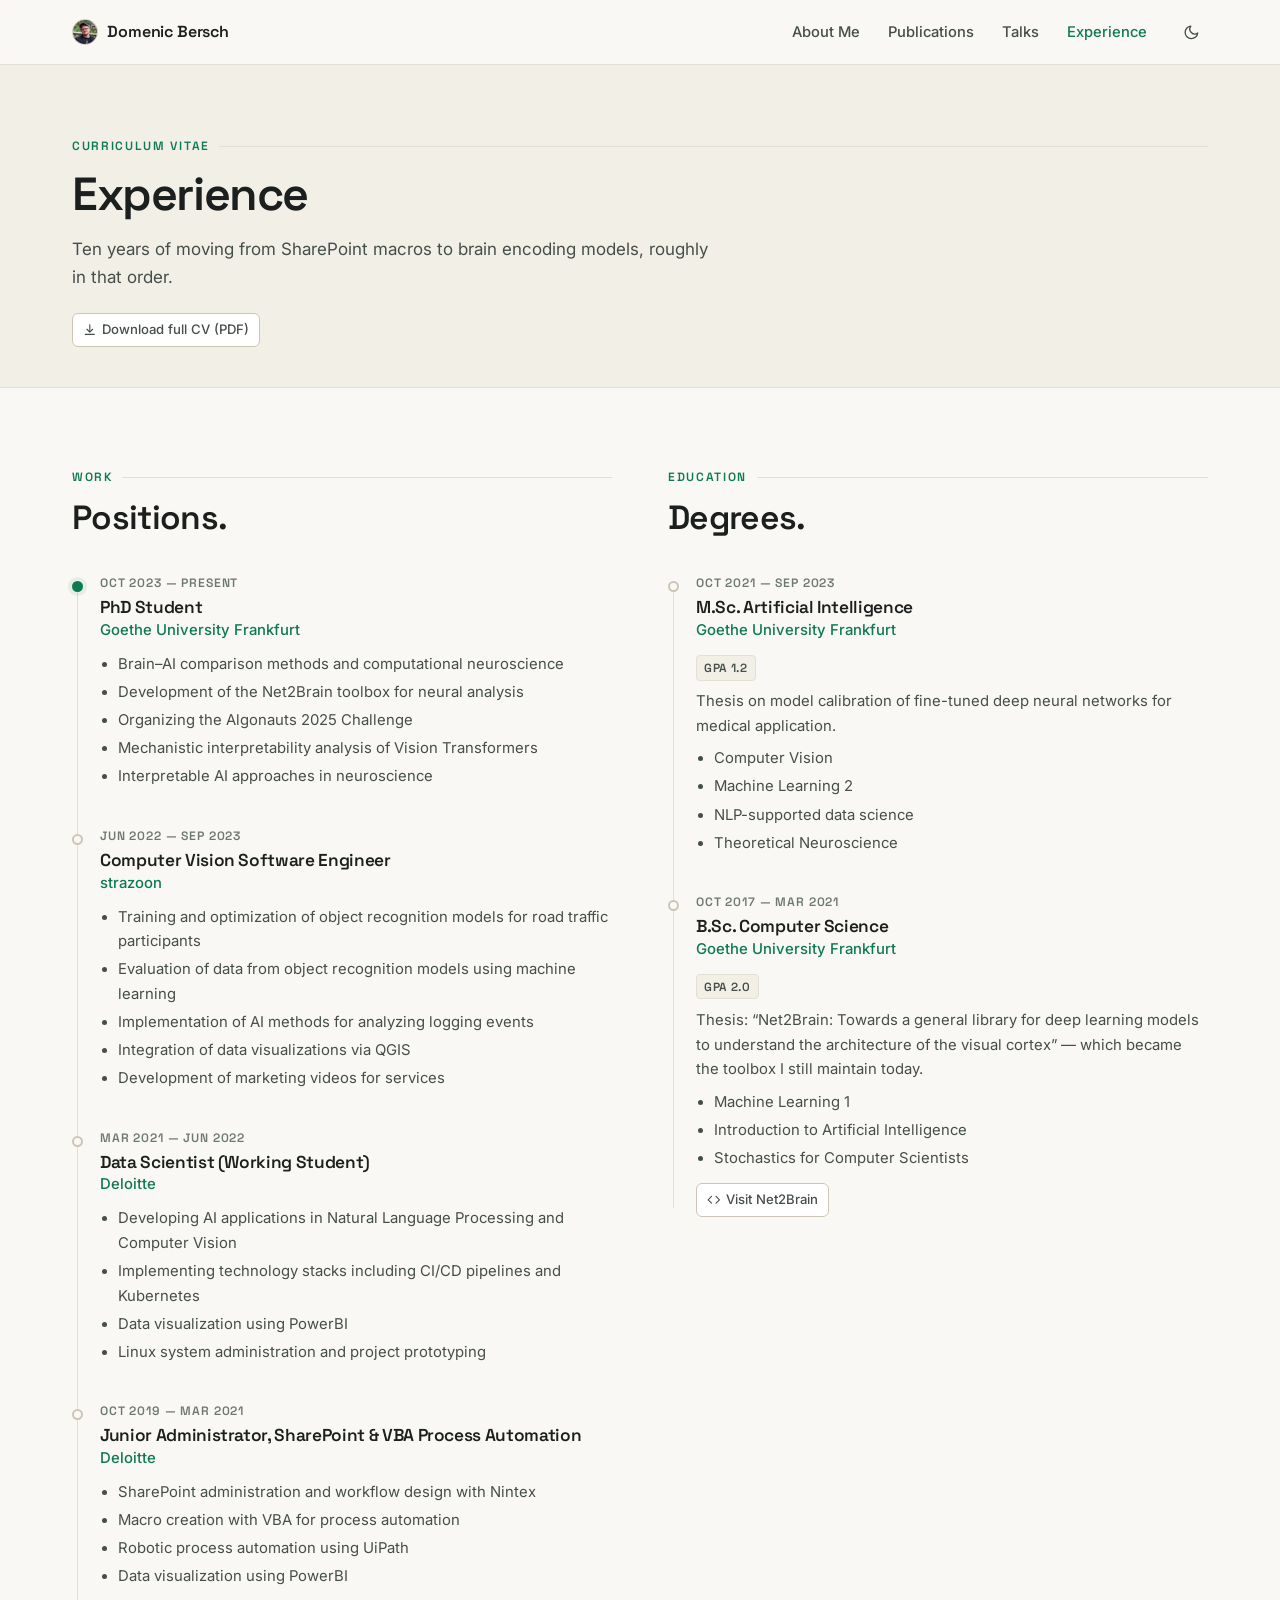
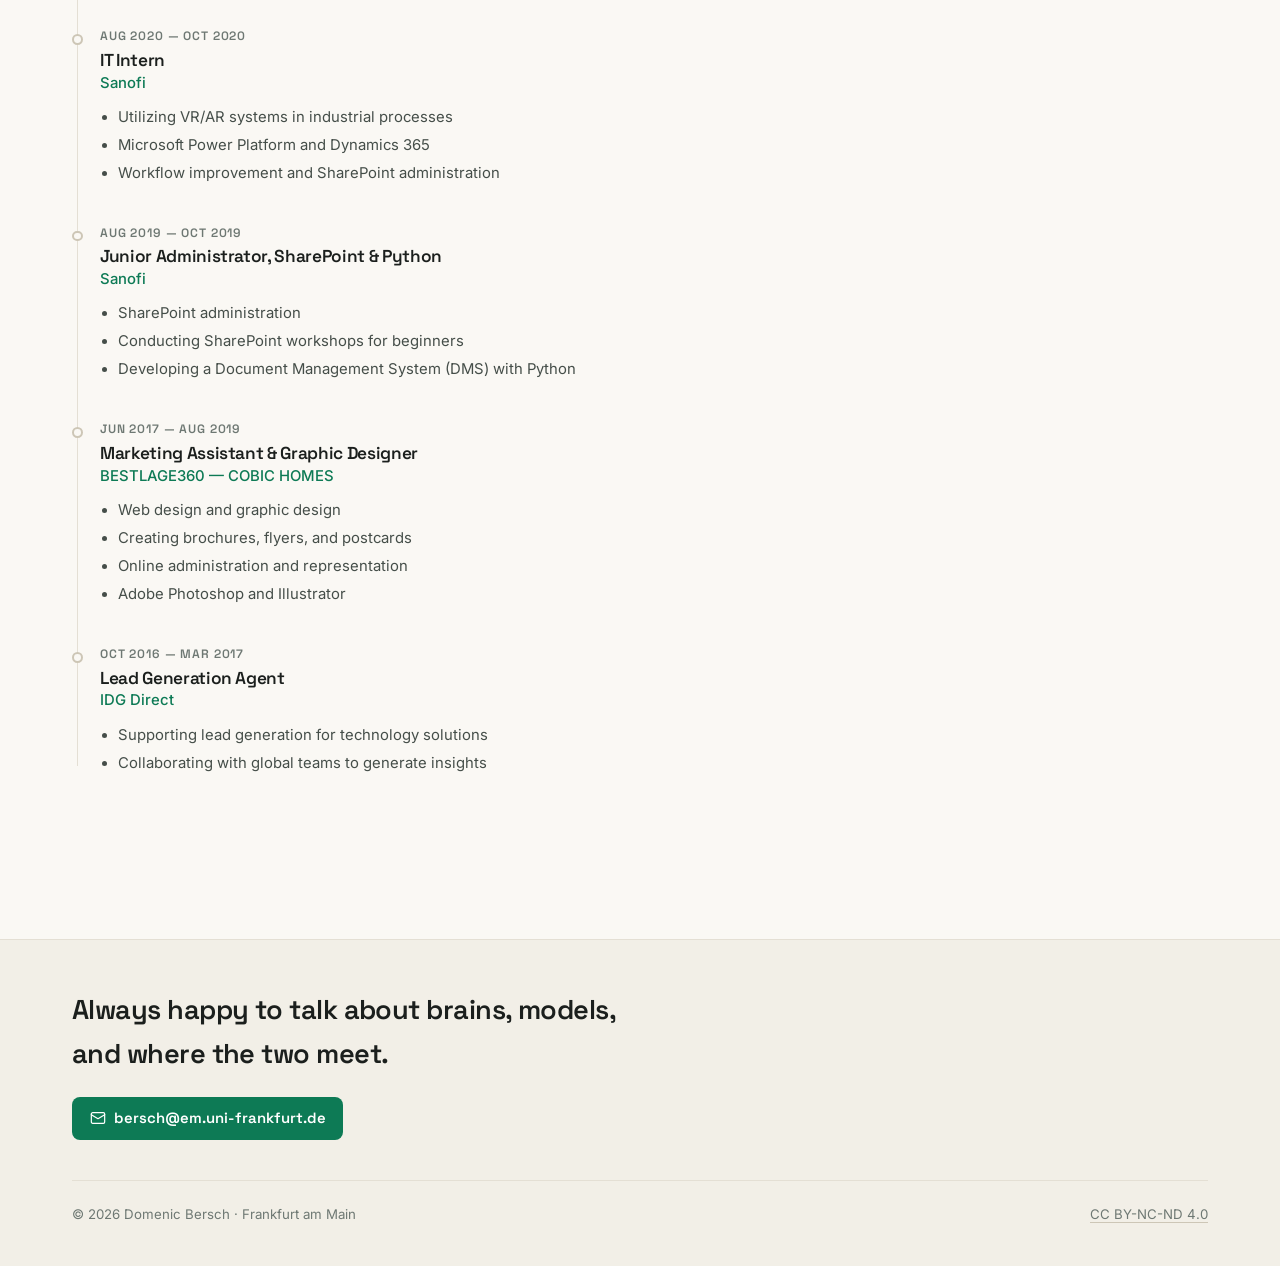
==== site/experience.html @ 3c81cb3f "New Website" ====
<!DOCTYPE html>
<html lang="en">
<head>
<meta charset="utf-8">
<meta name="viewport" content="width=device-width, initial-scale=1">
<title>Experience — Domenic Bersch</title>
<meta name="description" content="Work history and education of Domenic Bersch — PhD student at the CVAI Lab, Goethe University Frankfurt.">
<meta name="author" content="Domenic Bersch">
<link rel="canonical" href="https://toastydom.github.io/experience.html">
<link rel="icon" href="media/icon.png">

<meta property="og:type" content="profile">
<meta property="og:title" content="Experience — Domenic Bersch">
<meta property="og:description" content="Work history and education of Domenic Bersch — PhD student at the CVAI Lab, Goethe University Frankfurt.">
<meta property="og:image" content="https://toastydom.github.io/media/avatar.png">

<link rel="preconnect" href="https://fonts.googleapis.com">
<link rel="preconnect" href="https://fonts.gstatic.com" crossorigin>
<link href="https://fonts.googleapis.com/css2?family=Inter:wght@400;500;600;700&family=Space+Grotesk:wght@400;500;600;700&display=swap" rel="stylesheet">
<link rel="stylesheet" href="css/site.css">
</head>

<body>
<a class="skip-link" href="#main">Skip to content</a>

<!-- Icon sprite — same set as index.html. -->
<svg width="0" height="0" style="position:absolute" aria-hidden="true" focusable="false">
  <symbol id="i-mail" viewBox="0 0 24 24" fill="none" stroke="currentColor" stroke-width="1.8" stroke-linecap="round" stroke-linejoin="round"><rect x="2" y="4" width="20" height="16" rx="2"/><path d="m2 7 10 6 10-6"/></symbol>
  <symbol id="i-download" viewBox="0 0 24 24" fill="none" stroke="currentColor" stroke-width="2" stroke-linecap="round" stroke-linejoin="round"><path d="M12 3v12"/><path d="m7 11 5 5 5-5"/><path d="M4 20h16"/></symbol>
  <symbol id="i-code" viewBox="0 0 24 24" fill="none" stroke="currentColor" stroke-width="1.9" stroke-linecap="round" stroke-linejoin="round"><path d="m8 6-6 6 6 6"/><path d="m16 6 6 6-6 6"/></symbol>
  <symbol id="i-paper" viewBox="0 0 24 24" fill="none" stroke="currentColor" stroke-width="1.8" stroke-linecap="round" stroke-linejoin="round"><path d="M14 2H7a2 2 0 0 0-2 2v16a2 2 0 0 0 2 2h10a2 2 0 0 0 2-2V7Z"/><path d="M14 2v5h5"/><path d="M9 13h6M9 17h4"/></symbol>
  <symbol id="i-sun" viewBox="0 0 24 24" fill="none" stroke="currentColor" stroke-width="1.9" stroke-linecap="round" stroke-linejoin="round"><circle cx="12" cy="12" r="4.2"/><path d="M12 2v2M12 20v2M4.9 4.9l1.4 1.4M17.7 17.7l1.4 1.4M2 12h2M20 12h2M4.9 19.1l1.4-1.4M17.7 6.3l1.4-1.4"/></symbol>
  <symbol id="i-moon" viewBox="0 0 24 24" fill="none" stroke="currentColor" stroke-width="1.9" stroke-linecap="round" stroke-linejoin="round"><path d="M21 12.8A9 9 0 1 1 11.2 3a7 7 0 0 0 9.8 9.8Z"/></symbol>
</svg>

<input type="checkbox" id="theme-switch" class="theme-input">

<header class="site-header">
  <div class="wrap">
    <a class="brand" href="index.html">
      <img class="brand-dot" src="media/avatar.png" alt="" width="26" height="26">
      <span>Domenic&nbsp;Bersch</span>
    </a>

    <nav class="nav" aria-label="Main">
      <a href="index.html#about">About Me</a>
      <a href="index.html#publications">Publications</a>
      <a href="index.html#talks">Talks</a>
      <a class="is-active" href="experience.html">Experience</a>
    </nav>

    <label class="theme-toggle" for="theme-switch" title="Switch appearance">
      <span class="visually-hidden">Switch between light and dark appearance</span>
      <svg class="icon-moon" aria-hidden="true"><use href="#i-moon"></use></svg>
      <svg class="icon-sun" aria-hidden="true"><use href="#i-sun"></use></svg>
    </label>
  </div>
</header>

<main id="main">

<div class="page-head">
  <div class="wrap">
    <p class="eyebrow">Curriculum Vitae</p>
    <h1 class="page-title">Experience</h1>
    <p class="page-lede">
      Ten years of moving from SharePoint macros to brain encoding models, roughly in that order.
    </p>
    <p style="margin-top:1.4rem">
      <a class="pill" href="uploads/Bersch_CV.pdf">
        <svg aria-hidden="true"><use href="#i-download"></use></svg> Download full CV (PDF)
      </a>
    </p>
  </div>
</div>

<section class="section">
  <div class="wrap">
    <div class="exp-split">

      <!-- ===============================================================
           WORK
           TO ADD A ROLE: copy one <div class="tl-item"> block.
           Put "is-current" on the class of your current position:
             <div class="tl-item is-current">
           =============================================================== -->
      <div>
        <div class="section-head">
          <p class="eyebrow">Work</p>
          <h2 class="section-title">Positions.</h2>
        </div>

        <div class="timeline">

          <div class="tl-item is-current">
            <p class="tl-date">Oct 2023 — Present</p>
            <h3 class="tl-role">PhD Student</h3>
            <p class="tl-org">Goethe University Frankfurt</p>
            <ul class="tl-list">
              <li>Brain–AI comparison methods and computational neuroscience</li>
              <li>Development of the Net2Brain toolbox for neural analysis</li>
              <li>Organizing the Algonauts 2025 Challenge</li>
              <li>Mechanistic interpretability analysis of Vision Transformers</li>
              <li>Interpretable AI approaches in neuroscience</li>
            </ul>
          </div>

          <div class="tl-item">
            <p class="tl-date">Jun 2022 — Sep 2023</p>
            <h3 class="tl-role">Computer Vision Software Engineer</h3>
            <p class="tl-org">strazoon</p>
            <ul class="tl-list">
              <li>Training and optimization of object recognition models for road traffic participants</li>
              <li>Evaluation of data from object recognition models using machine learning</li>
              <li>Implementation of AI methods for analyzing logging events</li>
              <li>Integration of data visualizations via QGIS</li>
              <li>Development of marketing videos for services</li>
            </ul>
          </div>

          <div class="tl-item">
            <p class="tl-date">Mar 2021 — Jun 2022</p>
            <h3 class="tl-role">Data Scientist (Working Student)</h3>
            <p class="tl-org">Deloitte</p>
            <ul class="tl-list">
              <li>Developing AI applications in Natural Language Processing and Computer Vision</li>
              <li>Implementing technology stacks including CI/CD pipelines and Kubernetes</li>
              <li>Data visualization using PowerBI</li>
              <li>Linux system administration and project prototyping</li>
            </ul>
          </div>

          <div class="tl-item">
            <p class="tl-date">Oct 2019 — Mar 2021</p>
            <h3 class="tl-role">Junior Administrator, SharePoint &amp; VBA Process Automation</h3>
            <p class="tl-org">Deloitte</p>
            <ul class="tl-list">
              <li>SharePoint administration and workflow design with Nintex</li>
              <li>Macro creation with VBA for process automation</li>
              <li>Robotic process automation using UiPath</li>
              <li>Data visualization using PowerBI</li>
            </ul>
          </div>

          <div class="tl-item">
            <p class="tl-date">Aug 2020 — Oct 2020</p>
            <h3 class="tl-role">IT Intern</h3>
            <p class="tl-org">Sanofi</p>
            <ul class="tl-list">
              <li>Utilizing VR/AR systems in industrial processes</li>
              <li>Microsoft Power Platform and Dynamics 365</li>
              <li>Workflow improvement and SharePoint administration</li>
            </ul>
          </div>

          <div class="tl-item">
            <p class="tl-date">Aug 2019 — Oct 2019</p>
            <h3 class="tl-role">Junior Administrator, SharePoint &amp; Python</h3>
            <p class="tl-org">Sanofi</p>
            <ul class="tl-list">
              <li>SharePoint administration</li>
              <li>Conducting SharePoint workshops for beginners</li>
              <li>Developing a Document Management System (DMS) with Python</li>
            </ul>
          </div>

          <div class="tl-item">
            <p class="tl-date">Jun 2017 — Aug 2019</p>
            <h3 class="tl-role">Marketing Assistant &amp; Graphic Designer</h3>
            <p class="tl-org">BESTLAGE360 — COBIC HOMES</p>
            <ul class="tl-list">
              <li>Web design and graphic design</li>
              <li>Creating brochures, flyers, and postcards</li>
              <li>Online administration and representation</li>
              <li>Adobe Photoshop and Illustrator</li>
            </ul>
          </div>

          <div class="tl-item">
            <p class="tl-date">Oct 2016 — Mar 2017</p>
            <h3 class="tl-role">Lead Generation Agent</h3>
            <p class="tl-org">IDG Direct</p>
            <ul class="tl-list">
              <li>Supporting lead generation for technology solutions</li>
              <li>Collaborating with global teams to generate insights</li>
            </ul>
          </div>

        </div>
      </div>

      <!-- ===============================================================
           EDUCATION
           =============================================================== -->
      <div>
        <div class="section-head">
          <p class="eyebrow">Education</p>
          <h2 class="section-title">Degrees.</h2>
        </div>

        <div class="timeline">

          <div class="tl-item">
            <p class="tl-date">Oct 2021 — Sep 2023</p>
            <h3 class="tl-role">M.Sc. Artificial Intelligence</h3>
            <p class="tl-org">Goethe University Frankfurt</p>
            <p class="tl-gpa">GPA 1.2</p>
            <p class="tl-note">
              Thesis on model calibration of fine-tuned deep neural networks for medical application.
            </p>
            <ul class="tl-list">
              <li>Computer Vision</li>
              <li>Machine Learning 2</li>
              <li>NLP-supported data science</li>
              <li>Theoretical Neuroscience</li>
            </ul>
          </div>

          <div class="tl-item">
            <p class="tl-date">Oct 2017 — Mar 2021</p>
            <h3 class="tl-role">B.Sc. Computer Science</h3>
            <p class="tl-org">Goethe University Frankfurt</p>
            <p class="tl-gpa">GPA 2.0</p>
            <p class="tl-note">
              Thesis: “Net2Brain: Towards a general library for deep learning models to understand
              the architecture of the visual cortex” — which became the toolbox I still maintain today.
            </p>
            <ul class="tl-list">
              <li>Machine Learning 1</li>
              <li>Introduction to Artificial Intelligence</li>
              <li>Stochastics for Computer Scientists</li>
            </ul>
            <p style="margin-top:.8rem">
              <a class="pill" href="https://github.com/cvai-roig-lab/Net2Brain" target="_blank" rel="noopener">
                <svg aria-hidden="true"><use href="#i-code"></use></svg> Visit Net2Brain
              </a>
            </p>
          </div>

        </div>
      </div>

    </div>
  </div>
</section>

</main>

<footer class="site-footer">
  <div class="wrap">
    <p class="footer-cta">
      Always happy to talk about brains, models, and where the two meet.
    </p>
    <a class="footer-mail" href="mailto:bersch@em.uni-frankfurt.de">
      <svg aria-hidden="true"><use href="#i-mail"></use></svg>
      bersch@em.uni-frankfurt.de
    </a>

    <div class="footer-meta">
      <span>© 2026 Domenic Bersch · Frankfurt am Main</span>
      <span>
        <a href="https://creativecommons.org/licenses/by-nc-nd/4.0/" target="_blank" rel="noopener">CC BY-NC-ND 4.0</a>
      </span>
    </div>
  </div>
</footer>

</body>
</html>
---- site/css/site.css ----
/* =========================================================================
   Domenic Bersch — personal site
   Hand-written HTML + CSS. No JavaScript, no build step.

   Contents
     1.  Tokens (colour, type, spacing)
     2.  Reset & base
     3.  Layout primitives
     4.  Header / navigation / theme toggle
     5.  Hero
     6.  About
     7.  News        — timeline rows, no card chrome
     8.  Publications — hairline text list, expandable
     9.  Projects     — elevated cards, imagery-forward
     10. Talks        — horizontal media objects, logo plates
     11. Experience page
     12. Footer
     13. Responsive
   ========================================================================= */


/* =========================================================================
   1. TOKENS
   Colours use light-dark(), so each value is written once: the first
   argument is the light value, the second the dark one. Which applies is
   decided by `color-scheme`, set on :root and overridden by the theme
   checkbox in section 4.
   ========================================================================= */

:root {
  color-scheme: light dark;

  /* --- Surfaces: warm paper, never pure white --- */
  --bg:          light-dark(#faf8f4, #121614);
  --bg-soft:     light-dark(#f2efe7, #0d1110);
  --surface:     light-dark(#ffffff, #181f1c);
  --surface-alt: light-dark(#f7f4ed, #1e2622);

  /* --- Ink --- */
  --ink:      light-dark(#1b1f1d, #ecf1ee);
  --ink-soft: light-dark(#454e49, #b6c0ba);
  --ink-mute: light-dark(#6e7873, #8b968f);

  /* --- Rules --- */
  --rule:        light-dark(#e4dfd4, #262e2a);
  --rule-strong: light-dark(#cdc6b6, #3a453f);

  /* --- Emerald accent, deepened in light mode so it holds up as text --- */
  --accent:       light-dark(#0d7a55, #34d399);
  --accent-hover: light-dark(#0a6144, #6ee7b7);
  --accent-wash:  light-dark(rgba(13, 122, 85, .09), rgba(52, 211, 153, .13));
  --accent-line:  light-dark(rgba(13, 122, 85, .28), rgba(52, 211, 153, .32));

  /* --- Elevation --- */
  --shadow-sm: light-dark(0 1px 2px rgba(27, 31, 29, .05), 0 1px 2px rgba(0, 0, 0, .3));
  --shadow-md: light-dark(0 4px 14px -4px rgba(27, 31, 29, .12), 0 4px 14px -4px rgba(0, 0, 0, .5));
  --shadow-lg: light-dark(0 14px 34px -10px rgba(27, 31, 29, .18), 0 14px 34px -10px rgba(0, 0, 0, .6));

  /* --- Type --- */
  --display: "Space Grotesk", "Segoe UI", system-ui, sans-serif;
  --sans: "Inter", system-ui, -apple-system, "Segoe UI", sans-serif;

  /* --- Measure --- */
  --wrap: 74rem;
  --prose: 40rem;
}

/* The hero is always dark, whatever the page theme. These are fixed. */
.hero {
  --hero-ink: #f4f8f6;
  --hero-ink-soft: #b9c6c0;
  --hero-accent: #4ade9f;
  --hero-line: rgba(255, 255, 255, .16);
  --hero-chip: rgba(255, 255, 255, .07);
}


/* =========================================================================
   2. RESET & BASE
   ========================================================================= */

*, *::before, *::after { box-sizing: border-box; }

@media (prefers-reduced-motion: no-preference) {
  html { scroll-behavior: smooth; }
}

/* Sticky header clearance for anchor jumps */
html { scroll-padding-top: 5.5rem; }

body {
  margin: 0;
  background: var(--bg);
  color: var(--ink);
  font-family: var(--sans);
  font-size: 1.0625rem;
  line-height: 1.65;
  -webkit-font-smoothing: antialiased;
  -moz-osx-font-smoothing: grayscale;
  overflow-x: hidden;
}

h1, h2, h3, h4 {
  font-family: var(--display);
  font-weight: 600;
  line-height: 1.15;
  letter-spacing: -0.02em;
  margin: 0;
}

p { margin: 0 0 1rem; }
p:last-child { margin-bottom: 0; }

a { color: var(--accent); text-decoration: none; }

/* Prose links get an emerald underline that thickens on hover */
.prose a,
.about-body a {
  color: inherit;
  background-image: linear-gradient(var(--accent-line), var(--accent-line));
  background-repeat: no-repeat;
  background-position: 0 100%;
  background-size: 100% 1px;
  transition: background-size .2s ease, color .2s ease;
  padding-bottom: 1px;
}
.prose a:hover,
.about-body a:hover {
  color: var(--accent);
  background-size: 100% 2px;
}

img { max-width: 100%; display: block; }

/* Nothing may push the page wider than the viewport. */
h1, h2, h3, h4, p, li { overflow-wrap: break-word; }

::selection { background: var(--accent); color: var(--bg); }

:focus { outline: none; }
:focus-visible {
  outline: 2px solid var(--accent);
  outline-offset: 3px;
  border-radius: 3px;
}

.visually-hidden {
  position: absolute;
  width: 1px; height: 1px;
  margin: -1px; padding: 0;
  overflow: hidden;
  clip: rect(0 0 0 0);
  clip-path: inset(50%);
  white-space: nowrap;
}

.skip-link {
  position: absolute;
  left: 0; top: -3rem;
  z-index: 100;
  background: var(--accent);
  color: #fff;
  padding: .6rem 1rem;
  font-size: .9rem;
  transition: top .15s ease;
}
.skip-link:focus { top: 0; }


/* =========================================================================
   3. LAYOUT PRIMITIVES
   ========================================================================= */

.wrap {
  width: 100%;
  max-width: var(--wrap);
  margin-inline: auto;
  padding-inline: 1.5rem;
}

.section { padding-block: 5rem; }
.section + .section { padding-top: 0; }

/* Full-bleed tinted band. Used for News so it does not blur into the
   publication list below it. */
.section.section--band {
  padding-block: 5rem;
  background: var(--bg-soft);
}
.section--band + .section { padding-top: 5rem; }

/* Section heading: small emerald eyebrow above a display-face title. */
.section-head { margin-bottom: 2.25rem; }

.eyebrow {
  display: flex;
  align-items: center;
  gap: .6rem;
  font-family: var(--display);
  font-size: .75rem;
  font-weight: 600;
  letter-spacing: .14em;
  text-transform: uppercase;
  color: var(--accent);
  margin-bottom: .7rem;
}
.eyebrow::after {
  content: "";
  flex: 1;
  height: 1px;
  background: var(--rule);
}

.section-title {
  font-size: clamp(1.6rem, 3.4vw, 2.1rem);
  color: var(--ink);
}

.section-note {
  margin-top: .55rem;
  color: var(--ink-mute);
  font-size: .95rem;
  max-width: var(--prose);
}


/* =========================================================================
   4. HEADER / NAV / THEME TOGGLE
   ========================================================================= */

.site-header {
  position: sticky;
  top: 0;
  z-index: 40;
  background: color-mix(in srgb, var(--bg) 88%, transparent);
  backdrop-filter: saturate(1.4) blur(10px);
  border-bottom: 1px solid var(--rule);
}

.site-header .wrap {
  display: flex;
  align-items: center;
  gap: 1rem;
  min-height: 4rem;
}

.brand {
  display: flex;
  align-items: center;
  gap: .6rem;
  font-family: var(--display);
  font-weight: 600;
  font-size: 1rem;
  letter-spacing: -0.01em;
  color: var(--ink);
  margin-right: auto;
}
.brand-dot {
  width: 1.6rem; height: 1.6rem;
  border-radius: 50%;
  object-fit: cover;
  border: 1px solid var(--rule-strong);
}

.nav {
  display: flex;
  align-items: center;
  gap: .35rem;
}
.nav a {
  color: var(--ink-soft);
  font-size: .92rem;
  font-weight: 500;
  padding: .4rem .7rem;
  border-radius: 6px;
  transition: color .18s ease, background-color .18s ease;
}
.nav a:hover { color: var(--ink); background: var(--bg-soft); }
.nav a.is-active { color: var(--accent); }

/* --- Theme toggle: a checkbox that inverts the OS preference ------------
   Pure CSS. Because there is no JS, the choice is not remembered when you
   navigate to another page — the OS preference is always the starting
   point. Swapping this for a persistent toggle takes ~3 lines of JS.      */

.theme-input {
  position: absolute;
  width: 1px; height: 1px;
  margin: -1px;
  overflow: hidden;
  clip-path: inset(50%);
}

.theme-toggle {
  display: grid;
  place-items: center;
  width: 2.1rem; height: 2.1rem;
  border-radius: 7px;
  color: var(--ink-soft);
  cursor: pointer;
  transition: color .18s ease, background-color .18s ease;
}
.theme-toggle:hover { color: var(--ink); background: var(--bg-soft); }
.theme-toggle svg { width: 1.05rem; height: 1.05rem; }

body:has(.theme-input:focus-visible) .theme-toggle {
  outline: 2px solid var(--accent);
  outline-offset: 2px;
}

/* Invert whatever the OS asked for. */
@media (prefers-color-scheme: light) {
  body:has(.theme-input:checked) { color-scheme: dark; }
}
@media (prefers-color-scheme: dark) {
  body:has(.theme-input:checked) { color-scheme: light; }
}

/* Show the icon for the theme you would switch *to*. */
.icon-sun { display: none; }
.icon-moon { display: block; }
@media (prefers-color-scheme: dark) {
  .icon-sun { display: block; }
  .icon-moon { display: none; }
}
@media (prefers-color-scheme: light) {
  body:has(.theme-input:checked) .icon-sun { display: block; }
  body:has(.theme-input:checked) .icon-moon { display: none; }
}
@media (prefers-color-scheme: dark) {
  body:has(.theme-input:checked) .icon-sun { display: none; }
  body:has(.theme-input:checked) .icon-moon { display: block; }
}


/* =========================================================================
   5. HERO
   Always dark. Layered-peaks SVG over near-black, name + tagline + interest
   pills + action row on the left, portrait on the right.
   ========================================================================= */

.hero {
  position: relative;
  isolation: isolate;
  background: #0b0f0d;
  color: var(--hero-ink);
  overflow: hidden;
  padding-block: clamp(3.5rem, 8vw, 6rem);
}

.hero::before {
  content: "";
  position: absolute;
  inset: 0;
  z-index: -2;
  background-image: url("../media/peaks.svg");
  background-size: cover;
  background-position: center bottom;
  filter: brightness(1.45) saturate(1.15);
}

/* Emerald wash + bottom vignette so text stays legible over the peaks. */
.hero::after {
  content: "";
  position: absolute;
  inset: 0;
  z-index: -1;
  background:
    radial-gradient(90% 70% at 12% 8%, rgba(16, 185, 129, .16), transparent 62%),
    linear-gradient(to right, rgba(8, 12, 10, .88) 0%, rgba(8, 12, 10, .62) 48%, rgba(8, 12, 10, .18) 100%),
    linear-gradient(to bottom, rgba(8, 12, 10, .5) 0%, transparent 38%);
}

.hero .wrap {
  display: grid;
  grid-template-columns: minmax(0, 1fr) auto;
  align-items: center;
  column-gap: clamp(2rem, 5vw, 4rem);
  row-gap: 0;
}

.hero-name {
  font-size: clamp(2.4rem, 6.5vw, 3.9rem);
  letter-spacing: -0.035em;
  color: #fff;
  margin-bottom: .9rem;
}
.hero-name .given { display: block; font-weight: 400; color: var(--hero-ink-soft); }
.hero-name .family { display: block; font-weight: 700; }

.hero-role {
  display: flex;
  flex-wrap: wrap;
  align-items: center;
  gap: .55rem;
  margin-bottom: 1.05rem;
  font-size: .98rem;
  color: var(--hero-ink);
}
.hero-role-badge {
  font-family: var(--display);
  font-size: .72rem;
  font-weight: 700;
  letter-spacing: .1em;
  text-transform: uppercase;
  color: #04211a;
  background: var(--hero-accent);
  border-radius: 5px;
  padding: .22rem .55rem;
  white-space: nowrap;
}
.hero-role a {
  color: var(--hero-ink);
  font-weight: 600;
  border-bottom: 1px solid rgba(255, 255, 255, .35);
  transition: color .18s ease, border-color .18s ease;
}
.hero-role a:hover { color: var(--hero-accent); border-color: var(--hero-accent); }

.hero-tag {
  font-size: clamp(1rem, 2vw, 1.14rem);
  line-height: 1.55;
  color: var(--hero-ink-soft);
  max-width: 34rem;
  margin-bottom: 1.1rem;
}
.hero-tag strong { color: var(--hero-ink); font-weight: 600; }
.hero-tag a {
  color: var(--hero-ink);
  border-bottom: 1px solid rgba(255, 255, 255, .3);
  transition: border-color .18s ease, color .18s ease;
}
.hero-tag a:hover { color: var(--hero-accent); border-color: var(--hero-accent); }

/* --- Interest pills --- */
.hero-interests {
  display: flex;
  flex-wrap: wrap;
  gap: .45rem;
  margin: 0 0 1.7rem;
  padding: 0;
  list-style: none;
}
.hero-interests li {
  font-size: .78rem;
  font-weight: 500;
  letter-spacing: .01em;
  color: var(--hero-ink-soft);
  background: var(--hero-chip);
  border: 1px solid var(--hero-line);
  border-radius: 999px;
  padding: .3rem .72rem;
}

/* --- Action row: CV button first, then icon links --- */
.hero-actions {
  display: flex;
  flex-wrap: wrap;
  align-items: center;
  gap: .6rem;
  max-width: 100%;
}

.btn-cv {
  display: inline-flex;
  align-items: center;
  gap: .5rem;
  font-family: var(--display);
  font-size: .92rem;
  font-weight: 600;
  color: #04211a;
  background: var(--hero-accent);
  border-radius: 8px;
  padding: .6rem 1.05rem;
  box-shadow: 0 6px 18px -6px rgba(74, 222, 159, .6);
  transition: transform .16s ease, box-shadow .16s ease, background-color .16s ease;
}
.btn-cv:hover {
  background: #6ee7b7;
  transform: translateY(-1px);
  box-shadow: 0 10px 24px -8px rgba(74, 222, 159, .75);
}
.btn-cv svg { width: 1rem; height: 1rem; }

.hero-links {
  display: flex;
  flex-wrap: wrap;
  gap: .35rem;
  min-width: 0;
}
.hero-links a {
  display: inline-flex;
  align-items: center;
  gap: .42rem;
  font-size: .87rem;
  font-weight: 500;
  color: var(--hero-ink-soft);
  border: 1px solid var(--hero-line);
  border-radius: 8px;
  padding: .55rem .8rem;
  transition: color .16s ease, border-color .16s ease, background-color .16s ease;
}
.hero-links a:hover {
  color: #fff;
  border-color: rgba(255, 255, 255, .38);
  background: var(--hero-chip);
}
.hero-links svg { width: 1rem; height: 1rem; }

/* --- Portrait --- */
.hero-portrait {
  position: relative;
  width: clamp(9rem, 22vw, 13.5rem);
  aspect-ratio: 1;
  flex: none;
}
.hero-portrait img {
  width: 100%; height: 100%;
  object-fit: cover;
  border-radius: 50%;
  background: #fff;
  border: 3px solid rgba(255, 255, 255, .14);
  box-shadow: 0 18px 44px -14px rgba(0, 0, 0, .8);
}
.hero-emoji {
  position: absolute;
  right: 2%;
  bottom: 4%;
  font-size: clamp(1.5rem, 3.4vw, 2.1rem);
  line-height: 1;
  filter: drop-shadow(0 3px 8px rgba(0, 0, 0, .55));
}

/* =========================================================================
   6. ABOUT
   ========================================================================= */

.about-grid {
  display: grid;
  grid-template-columns: minmax(0, 1fr);
  gap: 1.5rem;
}
.about-body {
  max-width: 47rem;
  color: var(--ink-soft);
  font-size: 1.14rem;
  line-height: 1.72;
}
.about-body p + p { margin-top: 1.15rem; }
.about-body strong { color: var(--ink); font-weight: 600; }


/* =========================================================================
   7. NEWS  — dense timeline rows. Deliberately NO card chrome, so it reads
   as a different kind of thing from Projects and Talks.
   ========================================================================= */

.news-list { max-width: 46rem; }

.news-item {
  display: grid;
  grid-template-columns: 6.5rem minmax(0, 1fr);
  gap: 1.25rem;
  padding-block: 1.4rem;
  border-bottom: 1px solid var(--rule);
}
.news-list > .news-item:first-child { padding-top: 0; }
.news-list > .news-item:last-child { border-bottom: 0; padding-bottom: 0; }
.news-more .news-item:last-child { border-bottom: 0; }

.news-date {
  font-family: var(--display);
  font-size: .78rem;
  font-weight: 600;
  letter-spacing: .07em;
  text-transform: uppercase;
  color: var(--ink-mute);
  padding-top: .3rem;
  white-space: nowrap;
}

.news-title {
  font-size: 1.02rem;
  font-weight: 600;
  line-height: 1.35;
  color: var(--ink);
  margin-bottom: .35rem;
}

.news-body { font-size: .97rem; color: var(--ink-soft); }

/* "Read more" link — the arrow slides out on hover. */
.news-link {
  display: inline-flex;
  align-items: center;
  gap: .35rem;
  margin-top: .6rem;
  font-family: var(--display);
  font-size: .82rem;
  font-weight: 600;
  color: var(--accent);
  transition: gap .18s ease;
}
.news-link:hover { gap: .6rem; }
.news-link svg { width: .85rem; height: .85rem; }
.news-body strong { color: var(--ink); font-weight: 600; }
.news-body a {
  color: var(--accent);
  border-bottom: 1px solid transparent;
  transition: border-color .18s ease;
}
.news-body a:hover { border-color: var(--accent); }

/* An emerald dot marks the most recent entry. */
.news-item.is-latest .news-date::before {
  content: "";
  display: inline-block;
  width: .42rem; height: .42rem;
  border-radius: 50%;
  background: var(--accent);
  margin-right: .45rem;
  vertical-align: .12em;
}

/* "Show all" — a <details> holding the older entries. */
.news-more { border: 0; }
.news-more > summary {
  list-style: none;
  cursor: pointer;
  display: inline-flex;
  align-items: center;
  gap: .4rem;
  margin-top: 1.1rem;
  font-family: var(--display);
  font-size: .84rem;
  font-weight: 600;
  color: var(--accent);
  transition: gap .18s ease;
}
.news-more > summary::-webkit-details-marker { display: none; }
.news-more > summary:hover { gap: .62rem; }
.news-more > summary .chev {
  width: .85rem; height: .85rem;
  transition: transform .2s ease;
}
.news-more[open] > summary .chev { transform: rotate(180deg); }
.news-more > summary .label-more { display: inline; }
.news-more > summary .label-less { display: none; }
.news-more[open] > summary .label-more { display: none; }
.news-more[open] > summary .label-less { display: inline; }
/* Older entries sit flush under the visible ones. */
.news-more .news-item:first-child { border-top: 0; }


/* =========================================================================
   8. PUBLICATIONS — hairline-separated text list. No boxes, no thumbnails.
   The abstract lives in a <details> that expands in place.
   ========================================================================= */

.pub-list { max-width: 50rem; }

.pub {
  padding-block: 1.6rem;
  border-bottom: 1px solid var(--rule);
}
.pub:first-child { padding-top: 0; }
.pub:last-child { border-bottom: 0; padding-bottom: 0; }

.pub-meta {
  display: flex;
  flex-wrap: wrap;
  align-items: center;
  gap: .45rem;
  margin-bottom: .5rem;
}

.venue {
  font-family: var(--display);
  font-size: .74rem;
  font-weight: 600;
  letter-spacing: .06em;
  text-transform: uppercase;
  color: var(--accent);
  background: var(--accent-wash);
  border-radius: 4px;
  padding: .2rem .5rem;
}

.year {
  font-family: var(--display);
  font-size: .78rem;
  font-weight: 500;
  color: var(--ink-mute);
  letter-spacing: .04em;
}

/* Award / status badges — add as many as you need.
   An optional leading icon can go inside, e.g.
     <span class="badge badge-highlight"><svg><use href="#i-star"></use></svg>Spotlight</span> */
.badge {
  display: inline-flex;
  align-items: center;
  gap: .3em;
  font-family: var(--display);
  font-size: .7rem;
  font-weight: 700;
  letter-spacing: .06em;
  text-transform: uppercase;
  border-radius: 4px;
  padding: .2rem .5rem;
  border: 1px solid currentColor;
}
.badge-highlight { color: light-dark(#b45309, #fbbf24); }
.badge-award     { color: light-dark(#9333ea, #c084fc); }
.badge-oral      { color: light-dark(#0369a1, #60a5fa); }
.badge-new       { color: light-dark(#0d7a55, #34d399); }
.badge svg { width: .82em; height: .82em; flex: none; }

.pub-title {
  font-family: var(--display);
  font-size: 1.09rem;
  font-weight: 600;
  line-height: 1.35;
  letter-spacing: -0.015em;
  color: var(--ink);
  margin-bottom: .38rem;
}
.pub-title a { color: inherit; transition: color .18s ease; }
.pub-title a:hover { color: var(--accent); }

.pub-authors {
  font-size: .91rem;
  color: var(--ink-mute);
  margin-bottom: .75rem;
}
.pub-authors .me { color: var(--ink); font-weight: 600; }

/* --- Link pills: Paper, Code, Website, Dataset, … --- */
.pill-row {
  display: flex;
  flex-wrap: wrap;
  gap: .4rem;
  min-width: 0;
}
.pill {
  display: inline-flex;
  align-items: center;
  gap: .35rem;
  font-size: .82rem;
  font-weight: 500;
  color: var(--ink-soft);
  background: var(--surface);
  border: 1px solid var(--rule-strong);
  border-radius: 6px;
  padding: .3rem .62rem;
  transition: color .16s ease, border-color .16s ease, background-color .16s ease;
}
.pill:hover {
  color: var(--accent);
  border-color: var(--accent);
  background: var(--accent-wash);
}
.pill svg { width: .85rem; height: .85rem; flex: none; }

/* --- Expandable abstract --- */
.disclose { margin-top: .75rem; }
.disclose > summary {
  list-style: none;
  cursor: pointer;
  display: inline-flex;
  align-items: center;
  gap: .38rem;
  font-family: var(--display);
  font-size: .82rem;
  font-weight: 600;
  color: var(--ink-mute);
  transition: color .18s ease;
}
.disclose > summary::-webkit-details-marker { display: none; }
.disclose > summary:hover { color: var(--accent); }
.disclose > summary .chev {
  width: .8rem; height: .8rem;
  transition: transform .2s ease;
}
.disclose[open] > summary .chev { transform: rotate(180deg); }
.disclose[open] > summary { color: var(--accent); }

.disclose-figure {
  margin: 1.15rem 0 0;
}
/* Add `disclose-figure--portrait` for tall images so they do not dominate. */
.disclose-figure--portrait {
  max-width: 24rem;
}
.disclose-figure img {
  width: 100%;
  height: auto;
  border-radius: 10px;
  border: 1px solid var(--rule);
}
.disclose-figure figcaption {
  margin-top: .55rem;
  font-size: .82rem;
  line-height: 1.5;
  color: var(--ink-mute);
}

/* Two or more images side by side. */
.disclose-gallery {
  display: grid;
  grid-template-columns: repeat(auto-fit, minmax(min(14rem, 100%), 1fr));
  gap: .7rem;
  margin: 1.15rem 0 0;
}
.disclose-gallery img {
  width: 100%;
  height: 100%;
  object-fit: cover;
  border-radius: 10px;
  border: 1px solid var(--rule);
}

.disclose-body {
  margin-top: .8rem;
  padding-left: 1rem;
  border-left: 2px solid var(--accent-line);
  font-size: .94rem;
  line-height: 1.68;
  color: var(--ink-soft);
  max-width: 46rem;
}

/* Publications sit above the pills row */
.pub .pill-row { margin-top: .1rem; }


/* =========================================================================
   9. PROJECTS — the visual section. Elevated cards, 2-up.
   ========================================================================= */

.project-grid {
  display: grid;
  grid-template-columns: repeat(4, minmax(0, 1fr));
  gap: 1.15rem;
}

.project {
  display: flex;
  flex-direction: column;
  background: var(--surface);
  border: 1px solid var(--rule);
  border-radius: 14px;
  overflow: hidden;
  box-shadow: var(--shadow-sm);
  transition: transform .2s ease, box-shadow .2s ease, border-color .2s ease;
}
.project:hover {
  transform: translateY(-3px);
  box-shadow: var(--shadow-lg);
  border-color: var(--rule-strong);
}

/* Image band: `contain` on a tinted plate, so logos and screenshots both work */
.project-figure {
  height: 7.5rem;
  display: grid;
  place-items: center;
  padding: 1rem;
  background:
    radial-gradient(90% 120% at 50% 0%, var(--accent-wash), transparent 70%),
    var(--surface-alt);
  border-bottom: 1px solid var(--rule);
  overflow: hidden;
  flex: none;
}
.project-figure img {
  max-height: 5.5rem;
  max-width: 100%;
  width: auto;
  height: auto;
  object-fit: contain;
  border-radius: 6px;
}

/* Add `is-photo` to the figure when the image is a photograph or screenshot
   rather than a logo — it then fills the band edge to edge instead of
   floating on the plate:  <div class="project-figure is-photo">          */
.project-figure.is-photo {
  position: relative;
  padding: 0;
  background: var(--surface-alt);
}
.project-figure.is-photo img {
  position: absolute;
  inset: 0;
  width: 100%;
  height: 100%;
  max-height: none;
  object-fit: cover;
  border-radius: 0;
}

.project-body {
  display: flex;
  flex-direction: column;
  flex: 1;
  padding: 1.05rem 1.1rem 1.15rem;
}

.project-role {
  font-family: var(--display);
  font-size: .71rem;
  font-weight: 600;
  letter-spacing: .12em;
  text-transform: uppercase;
  color: var(--accent);
  margin-bottom: .5rem;
}

.project-title {
  font-size: 1.05rem;
  line-height: 1.25;
  color: var(--ink);
  margin-bottom: .45rem;
}

.project-desc {
  font-size: .87rem;
  line-height: 1.55;
  color: var(--ink-soft);
  margin-bottom: .95rem;
}

.project-body .pill-row { margin-top: auto; }
.project-body .pill-row { gap: .32rem; }
.project-body .pill {
  background: var(--bg-soft);
  font-size: .75rem;
  padding: .26rem .44rem;
  gap: .28rem;
}
.project-body .pill svg { width: .8rem; height: .8rem; }


/* =========================================================================
   10. TALKS — horizontal media objects. Flat bordered rows rather than
   elevated cards, so they read differently from Projects.
   ========================================================================= */

.talk-list {
  display: flex;
  flex-direction: column;
  gap: 1rem;
}

.talk {
  display: grid;
  grid-template-columns: 12rem minmax(0, 1fr);
  gap: 1.4rem;
  background: var(--surface);
  border: 1px solid var(--rule);
  border-radius: 12px;
  padding: 1.15rem;
  transition: border-color .2s ease, background-color .2s ease;
}
.talk:hover { border-color: var(--rule-strong); }

/* Logo plate — `contain`, because most conference images are wide logos,
   not photographs. Cropping them would look broken. */
.talk-figure {
  display: grid;
  place-items: center;
  height: 7.5rem;
  padding: .85rem;
  border-radius: 8px;
  background:
    radial-gradient(100% 130% at 50% 0%, var(--accent-wash), transparent 72%),
    var(--surface-alt);
  border: 1px solid var(--rule);
  overflow: hidden;
}
.talk-figure img {
  max-height: 5.8rem;
  max-width: 100%;
  width: auto;
  height: auto;
  object-fit: contain;
  border-radius: 4px;
}

/* Same escape hatch as projects, for talks that have a real photo. */
.talk-figure.is-photo {
  position: relative;
  padding: 0;
}
.talk-figure.is-photo img {
  position: absolute;
  inset: 0;
  width: 100%;
  height: 100%;
  max-height: none;
  object-fit: cover;
  border-radius: 0;
}

.talk-body { display: flex; flex-direction: column; min-width: 0; }

.talk-meta {
  display: flex;
  flex-wrap: wrap;
  align-items: center;
  gap: .4rem .75rem;
  font-size: .8rem;
  color: var(--ink-mute);
  margin-bottom: .45rem;
}
/* Category chip — same soft treatment as the publication venue chip, so the
   two listing sections share one visual language. */
.talk-type {
  font-family: var(--display);
  font-size: .72rem;
  font-weight: 600;
  letter-spacing: .06em;
  text-transform: uppercase;
  color: var(--accent);
  background: var(--accent-wash);
  border-radius: 4px;
  padding: .2rem .5rem;
  white-space: nowrap;
}

.talk-event {
  font-family: var(--display);
  font-weight: 600;
  color: var(--ink);
  letter-spacing: .01em;
}

.talk-title {
  font-size: 1.06rem;
  font-weight: 600;
  line-height: 1.35;
  color: var(--ink);
  margin-bottom: .3rem;
}

.talk-where {
  display: inline-flex;
  align-items: center;
  gap: .35rem;
  font-size: .85rem;
  color: var(--ink-mute);
  margin-bottom: .7rem;
}
.talk-where svg { width: .85rem; height: .85rem; flex: none; }

.talk-body .pill-row { margin-top: .55rem; }

/* "Upcoming" flag */
.talk-upcoming {
  font-family: var(--display);
  font-size: .68rem;
  font-weight: 700;
  letter-spacing: .1em;
  text-transform: uppercase;
  color: light-dark(#0d7a55, #34d399);
  background: var(--accent-wash);
  border-radius: 4px;
  padding: .15rem .45rem;
}


/* =========================================================================
   11. EXPERIENCE PAGE
   ========================================================================= */

.page-head {
  padding-block: clamp(3rem, 7vw, 4.5rem) 2.5rem;
  border-bottom: 1px solid var(--rule);
  background: var(--bg-soft);
}
.page-title {
  font-size: clamp(2rem, 5vw, 2.9rem);
  letter-spacing: -0.03em;
}
.page-lede {
  margin-top: .85rem;
  max-width: var(--prose);
  color: var(--ink-soft);
}

/* Vertical rail with a node per role */
.timeline {
  position: relative;
  max-width: 48rem;
  padding-left: 1.75rem;
}
.timeline::before {
  content: "";
  position: absolute;
  left: .32rem;
  top: .55rem;
  bottom: .55rem;
  width: 1px;
  background: var(--rule);
}

.tl-item { position: relative; padding-bottom: 2.1rem; }
.tl-item:last-child { padding-bottom: 0; }

.tl-item::before {
  content: "";
  position: absolute;
  left: -1.75rem;
  top: .5rem;
  width: .68rem; height: .68rem;
  border-radius: 50%;
  background: var(--bg);
  border: 2px solid var(--rule-strong);
}
.tl-item.is-current::before {
  background: var(--accent);
  border-color: var(--accent);
  box-shadow: 0 0 0 4px var(--accent-wash);
}

.tl-date {
  font-family: var(--display);
  font-size: .76rem;
  font-weight: 600;
  letter-spacing: .07em;
  text-transform: uppercase;
  color: var(--ink-mute);
  margin-bottom: .3rem;
}
.tl-role {
  font-size: 1.08rem;
  font-weight: 600;
  color: var(--ink);
}
.tl-org {
  font-size: .93rem;
  color: var(--accent);
  font-weight: 500;
  margin-bottom: .6rem;
}
.tl-list {
  margin: 0;
  padding-left: 1.1rem;
  font-size: .93rem;
  color: var(--ink-soft);
}
.tl-list li { margin-bottom: .22rem; }
.tl-note {
  font-size: .93rem;
  color: var(--ink-soft);
  margin-bottom: .5rem;
}
.tl-gpa {
  display: inline-block;
  font-family: var(--display);
  font-size: .74rem;
  font-weight: 600;
  letter-spacing: .05em;
  color: var(--ink-soft);
  background: var(--bg-soft);
  border: 1px solid var(--rule);
  border-radius: 4px;
  padding: .12rem .45rem;
  margin-bottom: .55rem;
}

.exp-split {
  display: grid;
  grid-template-columns: repeat(auto-fit, minmax(21rem, 1fr));
  gap: 3.5rem;
  align-items: start;
}


/* =========================================================================
   12. FOOTER
   ========================================================================= */

.site-footer {
  margin-top: 5rem;
  padding-block: 3rem 2.5rem;
  border-top: 1px solid var(--rule);
  background: var(--bg-soft);
}

.footer-cta {
  font-family: var(--display);
  font-size: clamp(1.3rem, 3vw, 1.7rem);
  font-weight: 600;
  letter-spacing: -0.02em;
  color: var(--ink);
  max-width: 34rem;
  margin-bottom: 1.2rem;
}

.footer-mail {
  display: inline-flex;
  align-items: center;
  gap: .5rem;
  font-family: var(--display);
  font-weight: 600;
  font-size: .93rem;
  color: #fff;
  background: var(--accent);
  border-radius: 8px;
  padding: .6rem 1.1rem;
  transition: background-color .18s ease, transform .18s ease;
}
.footer-mail:hover { background: var(--accent-hover); transform: translateY(-1px); }
.footer-mail svg { width: 1rem; height: 1rem; }

.footer-meta {
  display: flex;
  flex-wrap: wrap;
  justify-content: space-between;
  gap: .6rem 1.5rem;
  margin-top: 2.5rem;
  padding-top: 1.4rem;
  border-top: 1px solid var(--rule);
  font-size: .83rem;
  color: var(--ink-mute);
}
.footer-meta a { color: var(--ink-mute); border-bottom: 1px solid var(--rule-strong); }
.footer-meta a:hover { color: var(--accent); border-color: var(--accent); }


/* =========================================================================
   13. RESPONSIVE
   ========================================================================= */

@media (max-width: 74rem) {
  .project-grid { grid-template-columns: repeat(2, minmax(0, 1fr)); gap: 1.4rem; }
}

@media (max-width: 60rem) {
  .talk { grid-template-columns: 9rem minmax(0, 1fr); gap: 1.1rem; }
  .talk-figure { height: 6rem; }
}

@media (max-width: 48rem) {
  body { font-size: 1rem; }
  .section { padding-block: 3.5rem; }

  /* Hero stacks, portrait first */
  .hero .wrap { grid-template-columns: minmax(0, 1fr); }
  .hero-portrait { order: -1; width: 7.5rem; }
  .hero-name { font-size: clamp(2.1rem, 10vw, 2.9rem); }

  /* Nav drops below the brand and scrolls sideways rather than wrapping */
  .site-header .wrap {
    flex-wrap: wrap;
    padding-block: .6rem;
    row-gap: .35rem;
  }
  .brand { margin-right: auto; }
  .nav {
    order: 3;
    width: 100%;
    gap: .1rem;
    overflow-x: auto;          /* fallback if it still does not fit */
    scrollbar-width: none;
    padding-bottom: .15rem;
  }
  .nav::-webkit-scrollbar { display: none; }
  .nav a {
    white-space: nowrap;
    font-size: .87rem;
    padding-inline: .42rem;
  }

  .project-grid { grid-template-columns: minmax(0, 1fr); }

  /* Talks and news stack */
  .talk { grid-template-columns: minmax(0, 1fr); }
  .talk-figure { height: 8rem; }
  .news-item { grid-template-columns: minmax(0, 1fr); gap: .3rem; }
  .news-date { padding-top: 0; }

  .exp-split { gap: 2.5rem; }
}

@media print {
  .site-header, .site-footer, .hero-actions, .disclose { display: none; }
  body { background: #fff; color: #000; }
}
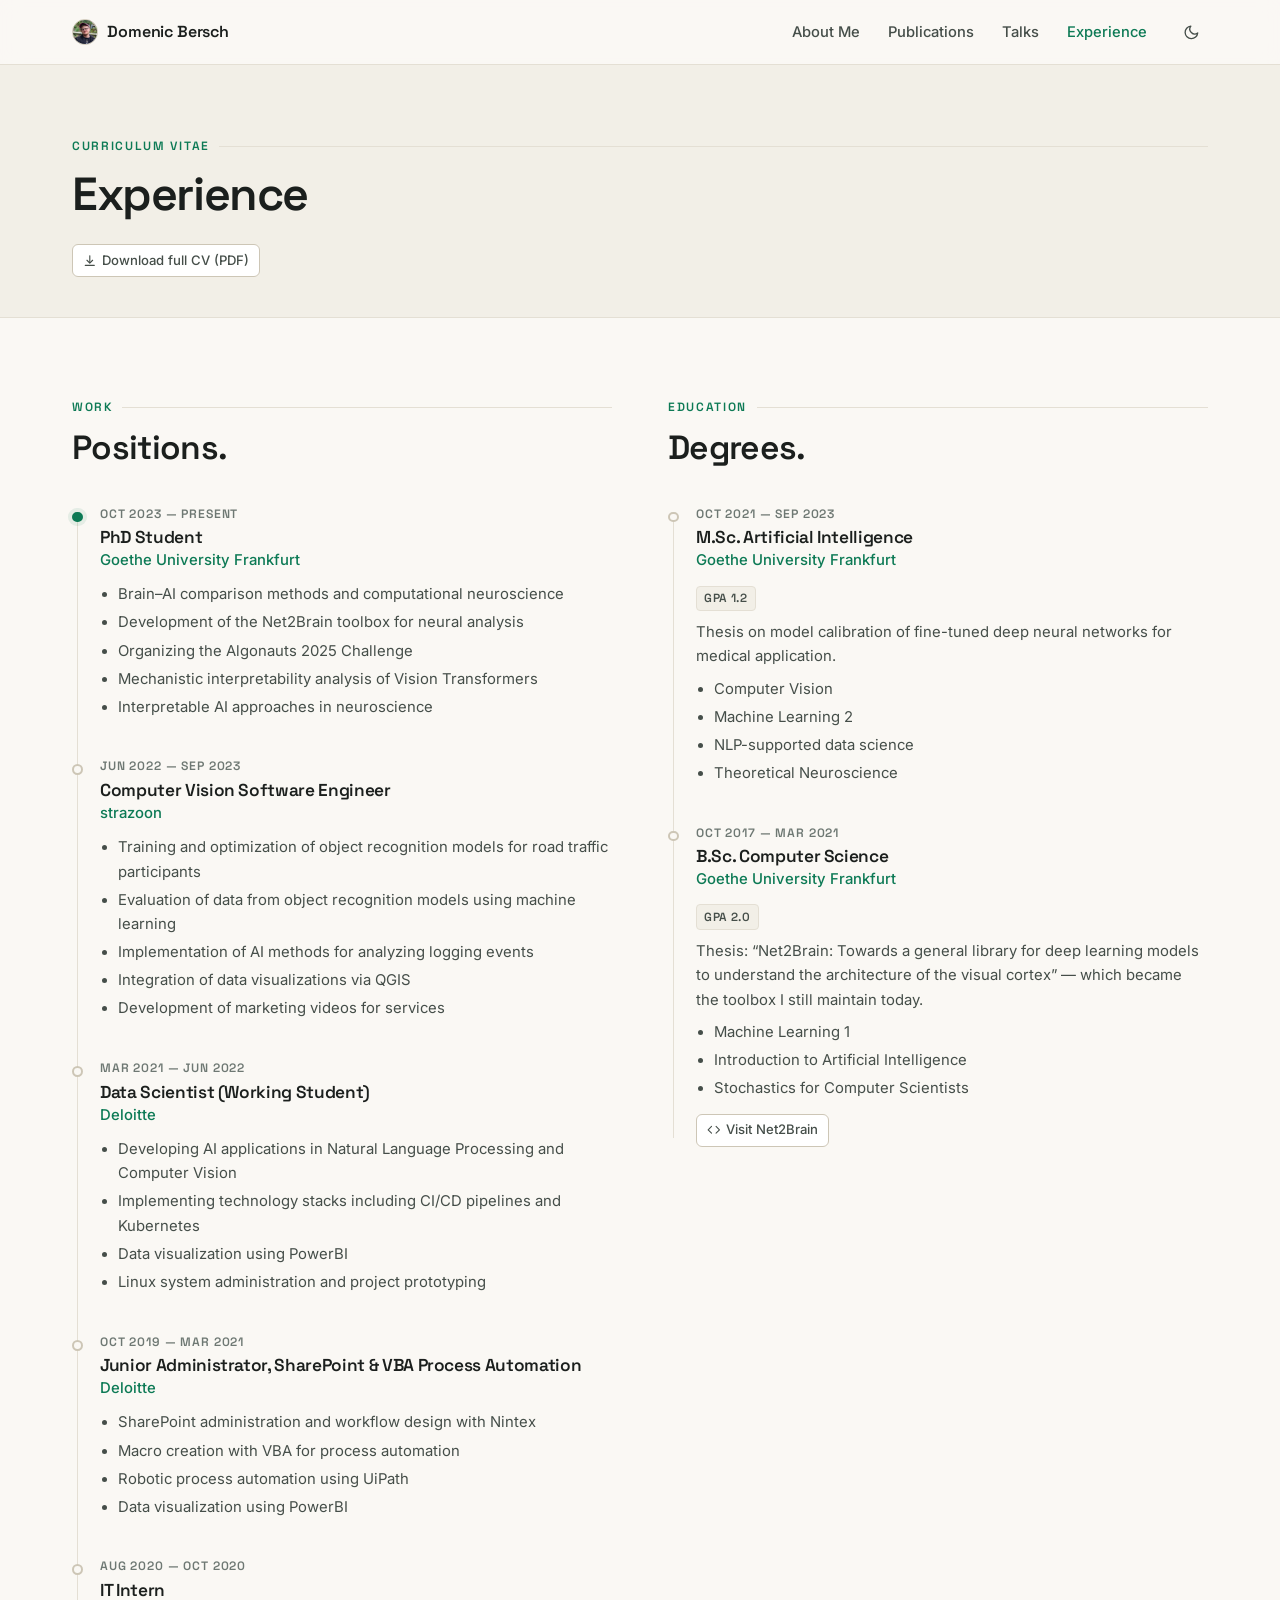
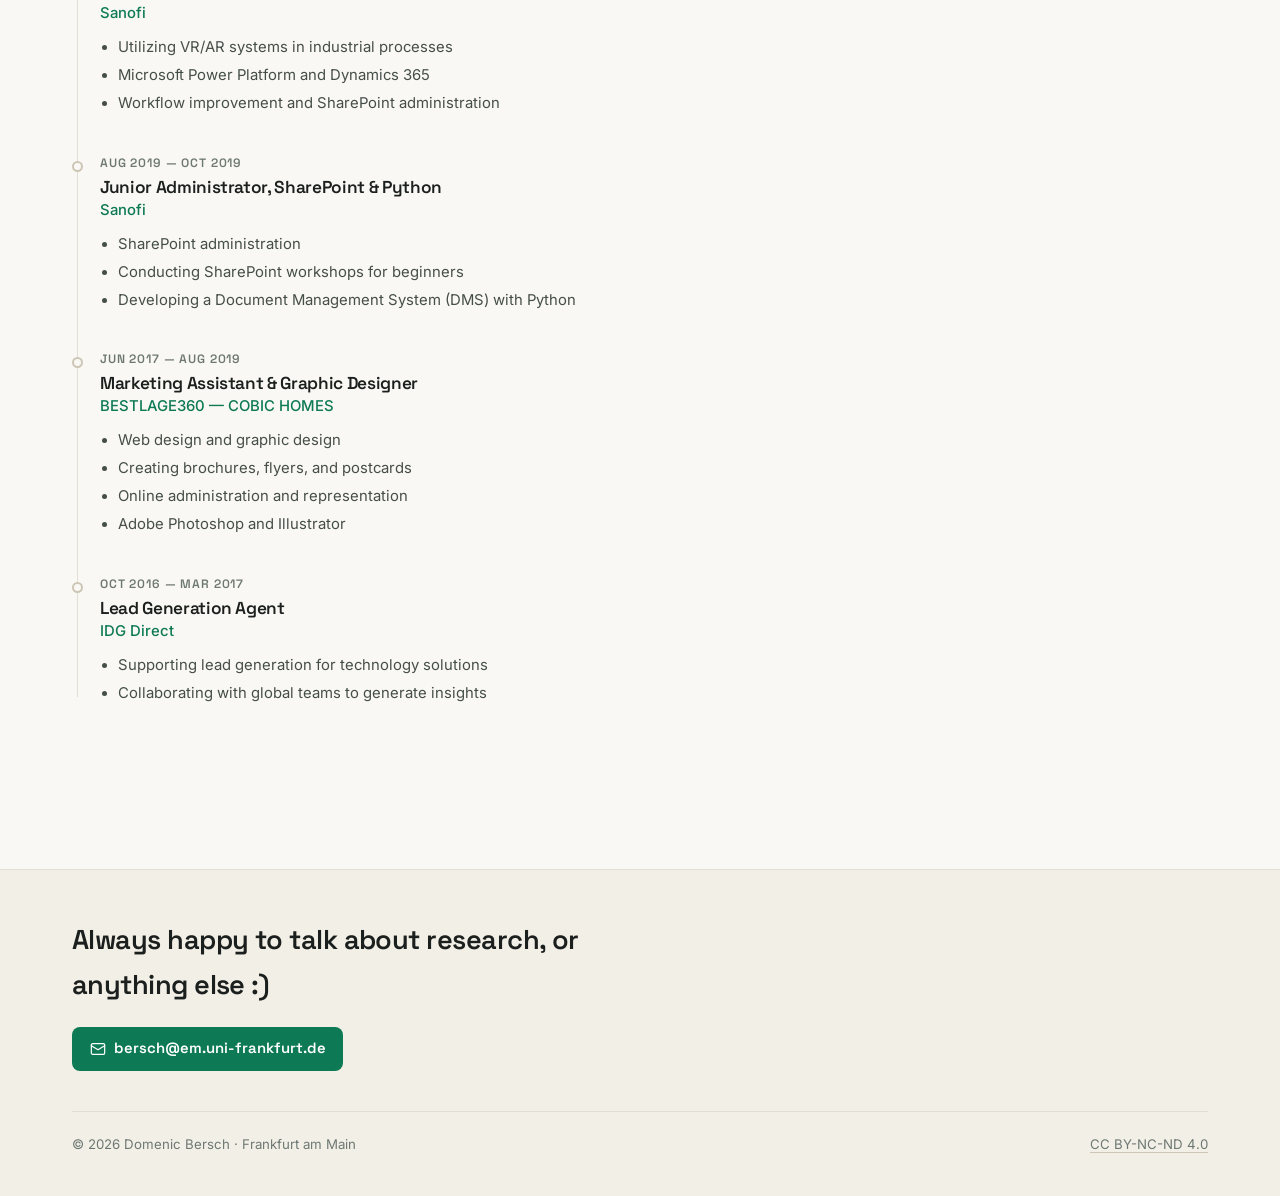
==== commit 2731b6d2: "Update experience.html" ====
--- a/site/experience.html
+++ b/site/experience.html
@@ -63,9 +63,6 @@
   <div class="wrap">
     <p class="eyebrow">Curriculum Vitae</p>
     <h1 class="page-title">Experience</h1>
-    <p class="page-lede">
-      Ten years of moving from SharePoint macros to brain encoding models, roughly in that order.
-    </p>
     <p style="margin-top:1.4rem">
       <a class="pill" href="uploads/Bersch_CV.pdf">
         <svg aria-hidden="true"><use href="#i-download"></use></svg> Download full CV (PDF)
@@ -249,7 +246,7 @@
 <footer class="site-footer">
   <div class="wrap">
     <p class="footer-cta">
-      Always happy to talk about brains, models, and where the two meet.
+      Always happy to talk about research, or anything else :)
     </p>
     <a class="footer-mail" href="mailto:bersch@em.uni-frankfurt.de">
       <svg aria-hidden="true"><use href="#i-mail"></use></svg>
